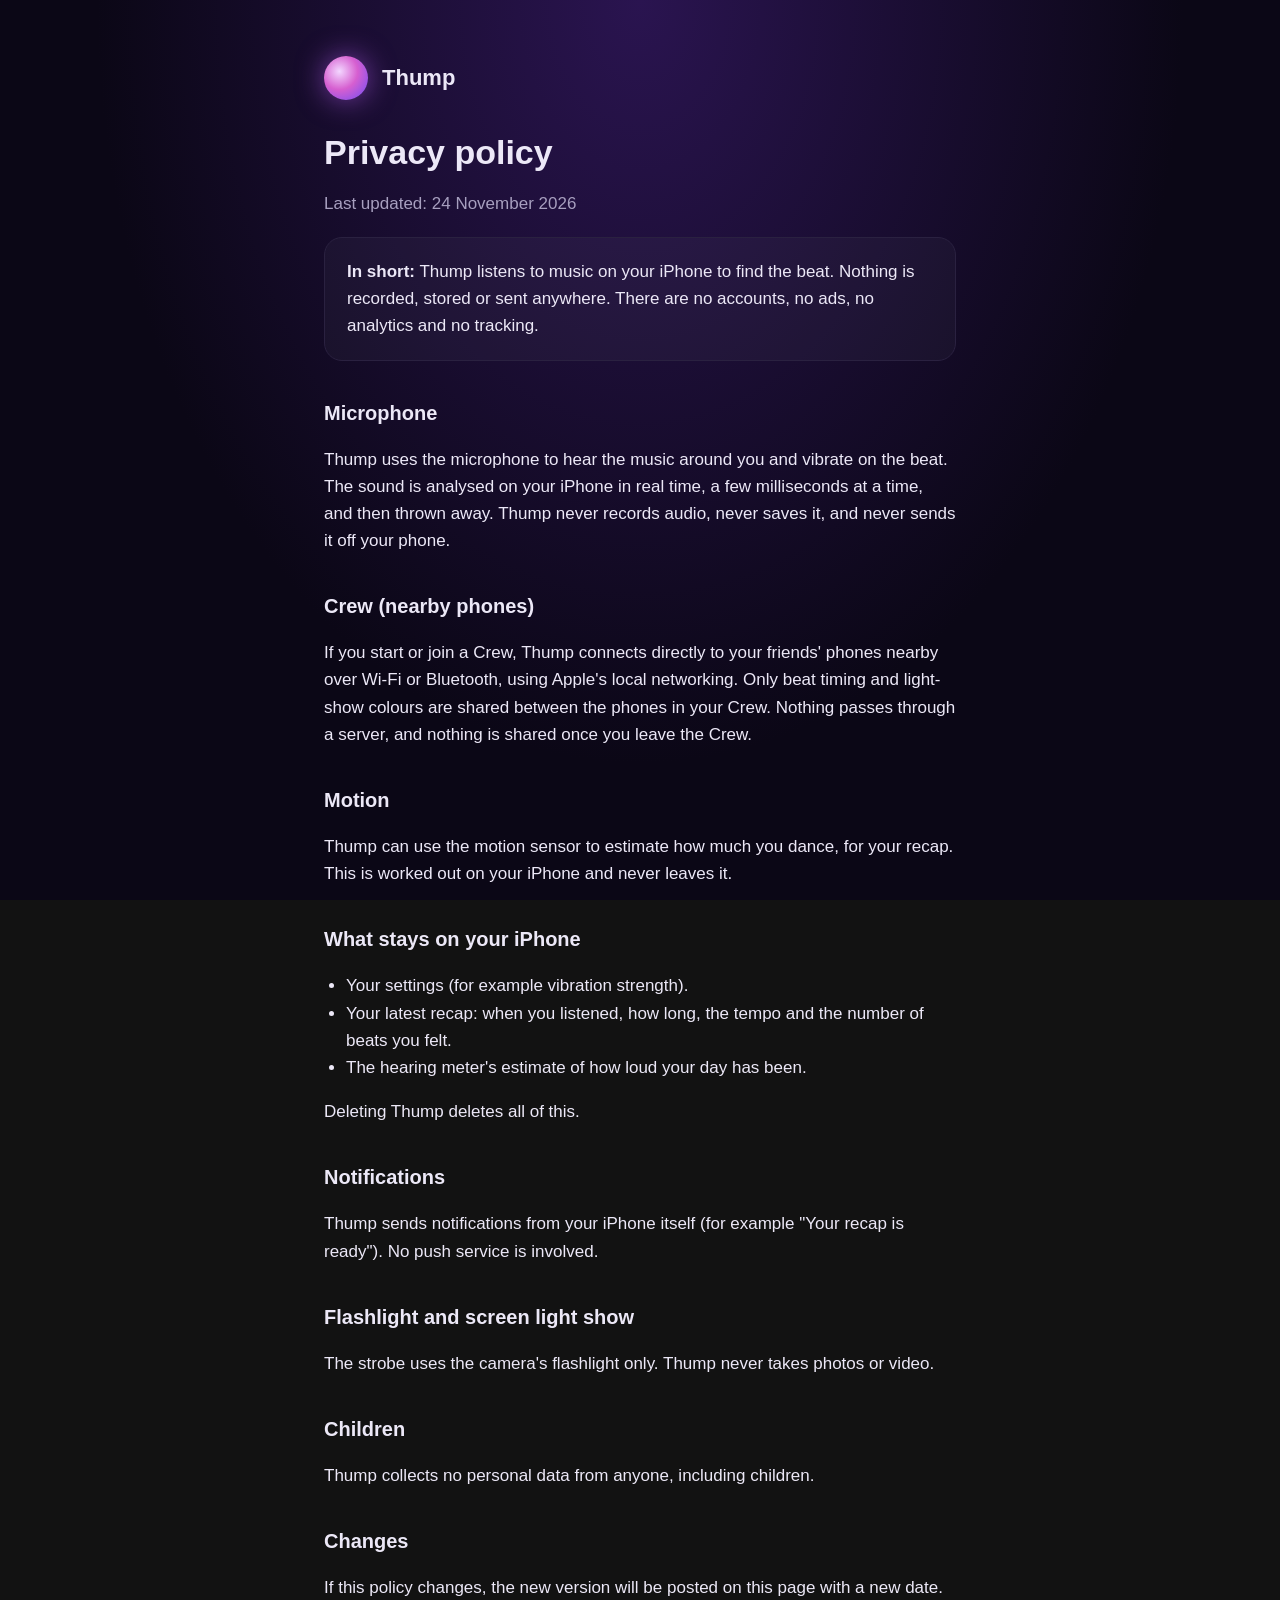
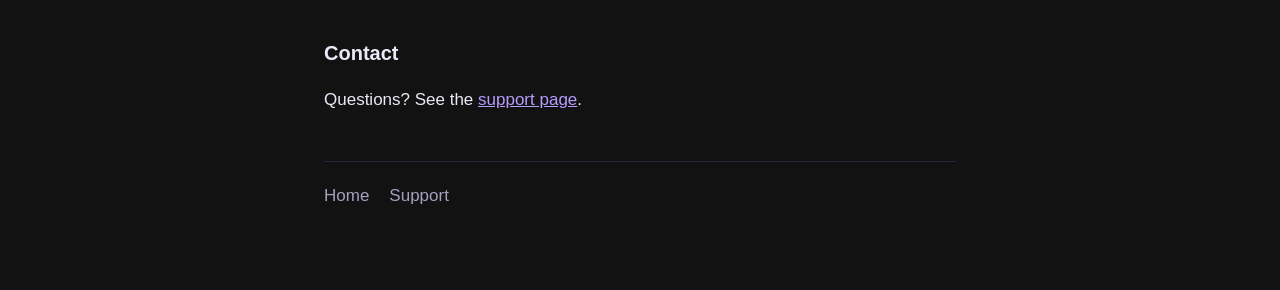
==== privacy.html @ 6106a5f8 "Thump website: home, privacy policy, support Co-Authored-By: Claude Opus 5.5 <noreply@anthropic.com>" ====
<!DOCTYPE html>
<html lang="en">
<head>
  <meta charset="utf-8">
  <meta name="viewport" content="width=device-width, initial-scale=1">
  <title>Privacy policy · Thump</title>
  <link rel="stylesheet" href="style.css">
</head>
<body>
<main>
  <header><div class="logo"></div><a href="index.html">Thump</a></header>

  <h1>Privacy policy</h1>
  <p class="muted">Last updated: 24 November 2026</p>

  <div class="card">
    <strong>In short:</strong> Thump listens to music on your iPhone to find the beat. Nothing is recorded, stored or sent anywhere.
    There are no accounts, no ads, no analytics and no tracking.
  </div>

  <h2>Microphone</h2>
  <p>Thump uses the microphone to hear the music around you and vibrate on the beat. The sound is analysed on your iPhone in real time,
    a few milliseconds at a time, and then thrown away. Thump never records audio, never saves it, and never sends it off your phone.</p>

  <h2>Crew (nearby phones)</h2>
  <p>If you start or join a Crew, Thump connects directly to your friends' phones nearby over Wi-Fi or Bluetooth, using Apple's local
    networking. Only beat timing and light-show colours are shared between the phones in your Crew. Nothing passes through a server, and
    nothing is shared once you leave the Crew.</p>

  <h2>Motion</h2>
  <p>Thump can use the motion sensor to estimate how much you dance, for your recap. This is worked out on your iPhone and never leaves it.</p>

  <h2>What stays on your iPhone</h2>
  <ul>
    <li>Your settings (for example vibration strength).</li>
    <li>Your latest recap: when you listened, how long, the tempo and the number of beats you felt.</li>
    <li>The hearing meter's estimate of how loud your day has been.</li>
  </ul>
  <p>Deleting Thump deletes all of this.</p>

  <h2>Notifications</h2>
  <p>Thump sends notifications from your iPhone itself (for example "Your recap is ready"). No push service is involved.</p>

  <h2>Flashlight and screen light show</h2>
  <p>The strobe uses the camera's flashlight only. Thump never takes photos or video.</p>

  <h2>Children</h2>
  <p>Thump collects no personal data from anyone, including children.</p>

  <h2>Changes</h2>
  <p>If this policy changes, the new version will be posted on this page with a new date.</p>

  <h2>Contact</h2>
  <p>Questions? See the <a href="support.html">support page</a>.</p>

  <nav><a href="index.html">Home</a><a href="support.html">Support</a></nav>
</main>
</body>
</html>
---- style.css ----
:root {
  color-scheme: dark;
  --bg: #0b0716;
  --text: #ece8f7;
  --muted: #a79fbf;
  --accent: #b59cff;
  --line: #2a2140;
}
* { box-sizing: border-box; }
body {
  margin: 0;
  background: radial-gradient(ellipse at top, #2a1450 0%, var(--bg) 60%) fixed;
  color: var(--text);
  font: 17px/1.6 -apple-system, BlinkMacSystemFont, "SF Pro Text", "Helvetica Neue", Arial, sans-serif;
}
main { max-width: 680px; margin: 0 auto; padding: 56px 24px 80px; }
header { display: flex; align-items: center; gap: 14px; margin-bottom: 32px; }
.logo {
  width: 44px; height: 44px; border-radius: 50%;
  background: radial-gradient(circle at 35% 35%, #f3d6ff, #d65fd0 45%, #6b4cf6 100%);
  box-shadow: 0 0 28px #b45cf099;
}
header a { color: var(--text); text-decoration: none; font-weight: 700; font-size: 22px; }
h1 { font-size: 34px; line-height: 1.2; margin: 0 0 8px; }
h2 { font-size: 20px; margin: 36px 0 8px; }
p, li { color: var(--text); }
.muted { color: var(--muted); }
a { color: var(--accent); }
ul { padding-left: 22px; }
.card {
  border: 1px solid var(--line); border-radius: 18px;
  padding: 20px 22px; margin: 20px 0; background: #ffffff08;
}
nav { margin-top: 48px; padding-top: 20px; border-top: 1px solid var(--line); display: flex; gap: 20px; flex-wrap: wrap; }
nav a { color: var(--muted); text-decoration: none; }
nav a:hover { color: var(--text); }
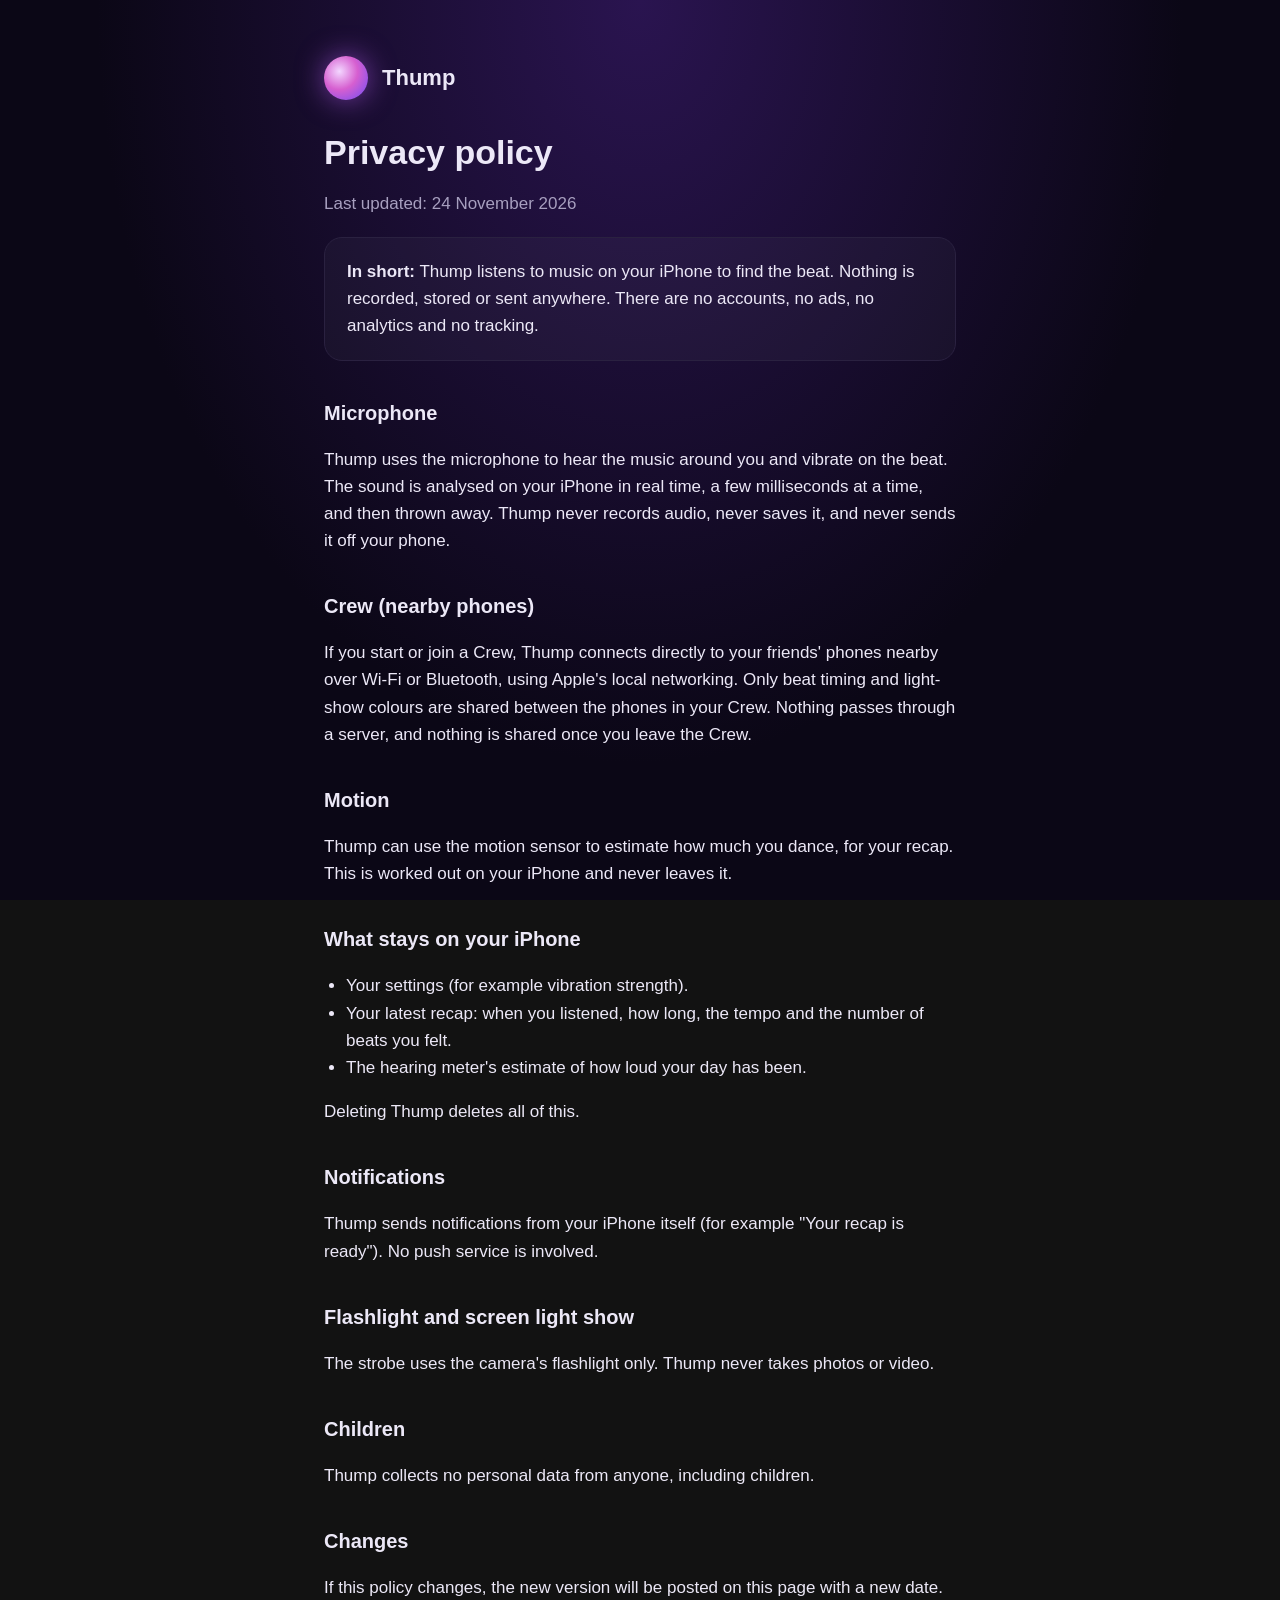
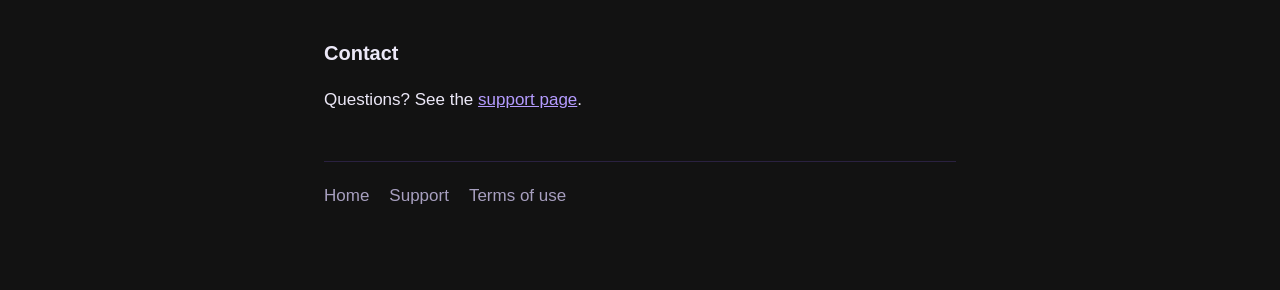
==== commit 756e38bc: "Add terms of use page Co-Authored-By: Claude Opus 5.5 <noreply@anthropic.com>" ====
--- a/privacy.html
+++ b/privacy.html
@@ -4,7 +4,7 @@
   <meta charset="utf-8">
   <meta name="viewport" content="width=device-width, initial-scale=1">
   <title>Privacy policy · Thump</title>
-  <link rel="stylesheet" href="style.css">
+  <link rel="stylesheet" href="style.css?v=2">
 </head>
 <body>
 <main>
@@ -53,7 +53,7 @@
   <h2>Contact</h2>
   <p>Questions? See the <a href="support.html">support page</a>.</p>
 
-  <nav><a href="index.html">Home</a><a href="support.html">Support</a></nav>
+  <nav><a href="index.html">Home</a><a href="support.html">Support</a><a href="terms.html">Terms of use</a></nav>
 </main>
 </body>
 </html>
--- a/style.css
+++ b/style.css
@@ -34,3 +34,36 @@
 nav { margin-top: 48px; padding-top: 20px; border-top: 1px solid var(--line); display: flex; gap: 20px; flex-wrap: wrap; }
 nav a { color: var(--muted); text-decoration: none; }
 nav a:hover { color: var(--text); }
+
+/* Hero with the glowing orb */
+.hero { text-align: center; padding: 8px 0 24px; }
+.orb {
+  width: 120px; height: 120px; margin: 0 auto 24px; border-radius: 50%;
+  background: radial-gradient(circle at 35% 30%, #f6e3ff 0%, #d65fd0 40%, #6b4cf6 80%);
+  box-shadow: 0 0 60px #b45cf0aa, 0 0 140px #6b4cf655;
+  animation: pulse 0.6s ease-in-out infinite alternate;
+}
+@keyframes pulse { from { transform: scale(0.96); } to { transform: scale(1.04); } }
+@media (prefers-reduced-motion: reduce) { .orb { animation: none; } }
+.button {
+  display: inline-block; margin-top: 12px; padding: 14px 28px; border-radius: 999px;
+  background: linear-gradient(135deg, #8f6bff, #d65fd0); color: white; font-weight: 600;
+  text-decoration: none; box-shadow: 0 8px 30px #b45cf055;
+}
+.button:hover { filter: brightness(1.1); }
+.hint { font-size: 14px; color: var(--muted); margin-top: 12px; }
+
+/* Fold-out questions */
+details {
+  border: 1px solid var(--line); border-radius: 18px; margin: 12px 0;
+  background: #ffffff08; transition: background 0.2s;
+}
+details[open] { background: #ffffff10; }
+summary {
+  cursor: pointer; list-style: none; padding: 18px 22px; font-weight: 600;
+  display: flex; justify-content: space-between; align-items: center; gap: 16px;
+}
+summary::-webkit-details-marker { display: none; }
+summary::after { content: "+"; color: var(--accent); font-size: 24px; font-weight: 400; transition: transform 0.2s; }
+details[open] summary::after { transform: rotate(45deg); }
+details p { margin: 0; padding: 0 22px 18px; color: var(--muted); }
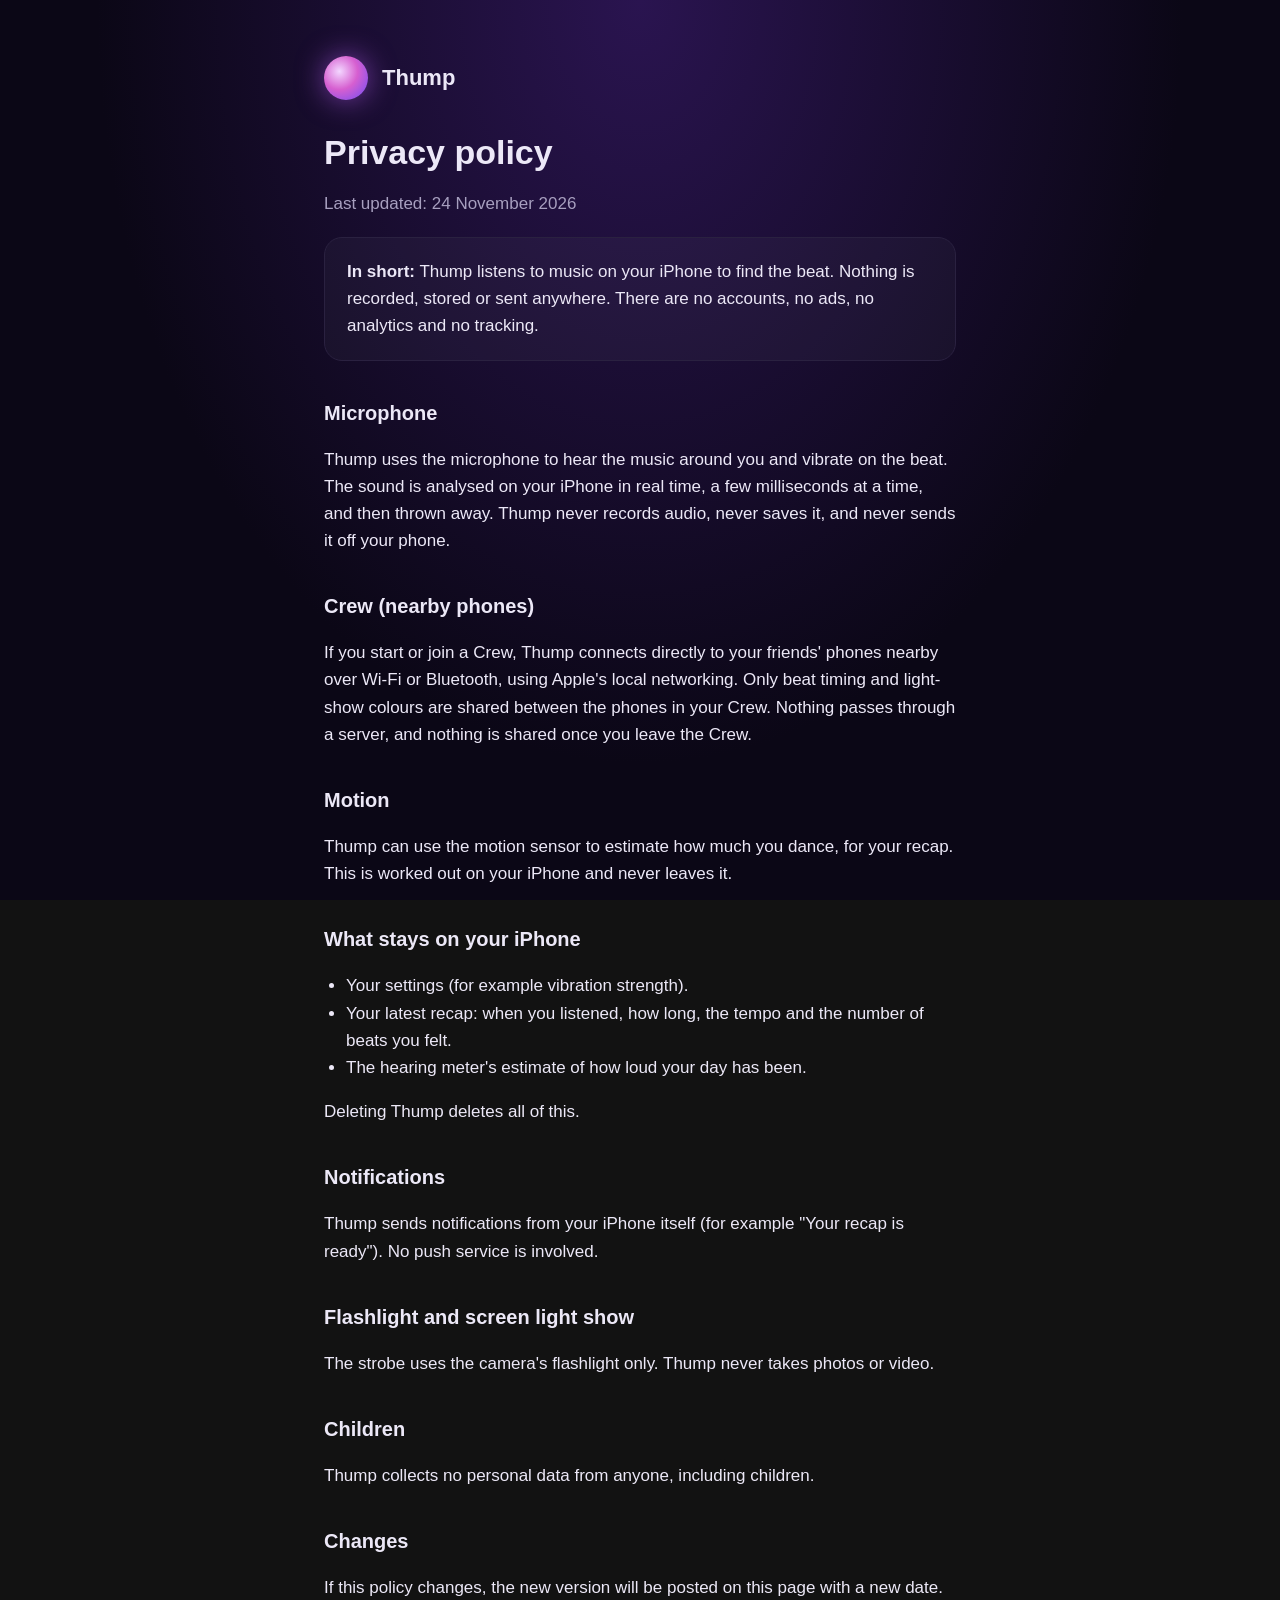
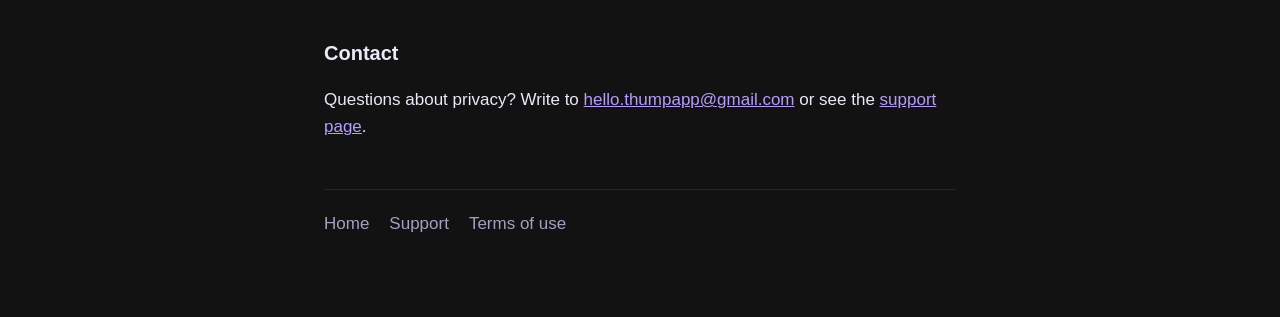
==== commit ba09614f: "Update privacy, terms and support pages to match the app Co-Authored-By: Claude Opus 5.5 <noreply@an" ====
--- a/privacy.html
+++ b/privacy.html
@@ -51,7 +51,7 @@
   <p>If this policy changes, the new version will be posted on this page with a new date.</p>
 
   <h2>Contact</h2>
-  <p>Questions? See the <a href="support.html">support page</a>.</p>
+  <p>Questions about privacy? Write to <a href="mailto:hello.thumpapp@gmail.com">hello.thumpapp@gmail.com</a> or see the <a href="support.html">support page</a>.</p>
 
   <nav><a href="index.html">Home</a><a href="support.html">Support</a><a href="terms.html">Terms of use</a></nav>
 </main>
